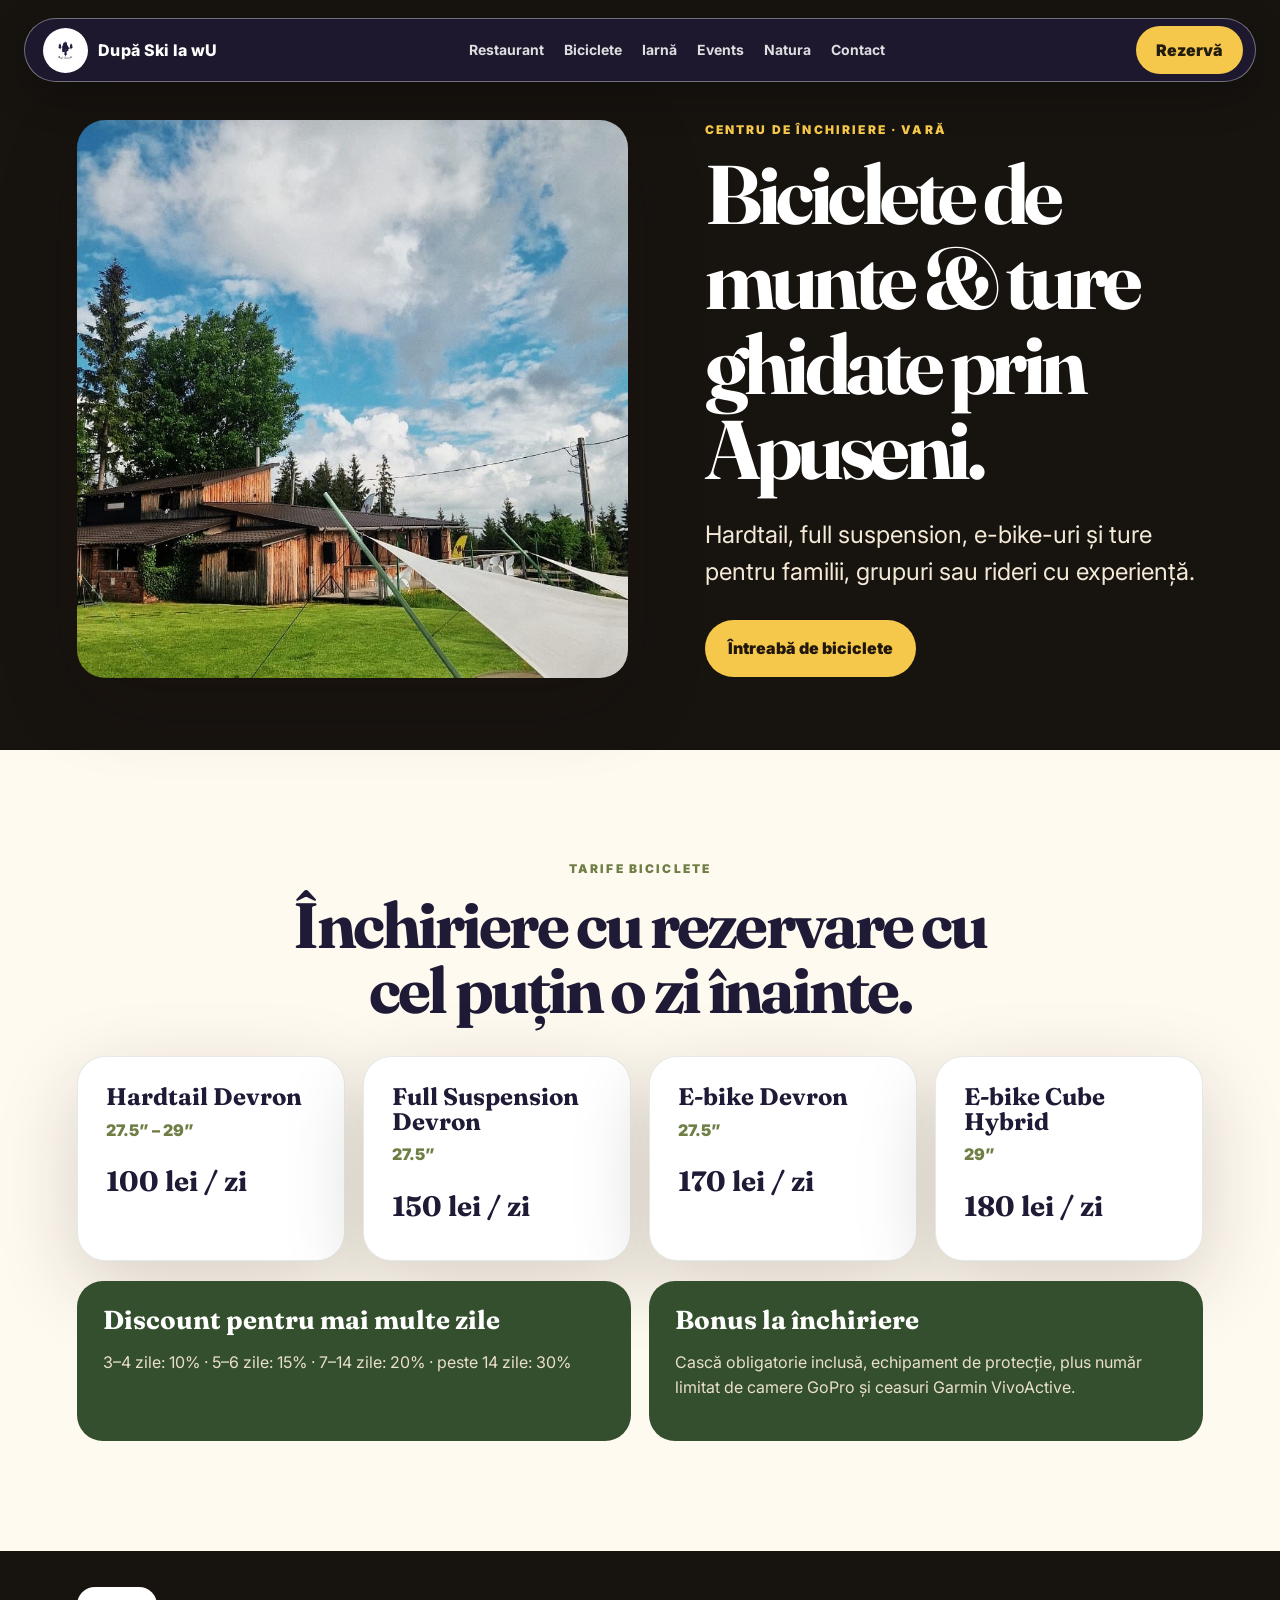
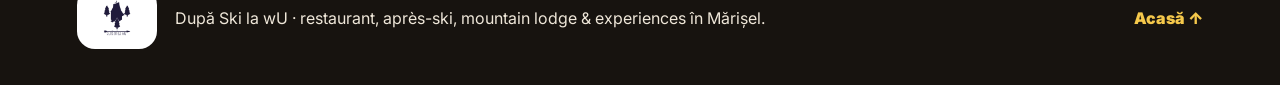
==== biciclete.html @ 4448019d "Convert homepage to service hub with separate pages" ====
<!doctype html>
<html lang="ro">
<head>
  <meta charset="utf-8" />
  <meta name="viewport" content="width=device-width, initial-scale=1" />
  <title>Biciclete de munte & E-bike | După Ski la wU</title>
  <meta name="description" content="Închirieri biciclete de munte, e-bike-uri și ture ghidate în Apuseni." />
  <link rel="preconnect" href="https://fonts.googleapis.com">
  <link rel="preconnect" href="https://fonts.gstatic.com" crossorigin>
  <link href="https://fonts.googleapis.com/css2?family=Fraunces:opsz,wght@9..144,500;9..144,700&family=Inter:wght@400;500;600;700;800&display=swap" rel="stylesheet">
  <link rel="stylesheet" href="styles.css" />
</head>
<body>
  <header class="site-header" id="top">
    <a class="brand" href="index.html" aria-label="După Ski la wU - acasă">
      <img src="assets/logo.png" alt="Logo După Ski la wU" />
      <span>După Ski la wU</span>
    </a>
    <nav class="nav" aria-label="Navigație principală">
      <a href="restaurant.html">Restaurant</a>
      <a href="biciclete.html">Biciclete</a>
      <a href="iarna.html">Iarnă</a>
      <a href="events.html">Events</a>
      <a href="natura.html">Natura</a>
      <a href="contact.html">Contact</a>
    </nav>
    <a class="nav-cta" href="tel:+40756038663">Rezervă</a>
  </header>

  <main>
    <section class="page-hero"><img src="assets/photo-08.jpg" alt="Cabana DSLW și zona verde" /><div><p class="eyebrow">Centru de închiriere · vară</p><h1>Biciclete de munte & ture ghidate prin Apuseni.</h1><p class="lead">Hardtail, full suspension, e-bike-uri și ture pentru familii, grupuri sau rideri cu experiență.</p><a class="btn primary" href="tel:+40756038663">Întreabă de biciclete</a></div></section>
    <section class="pricing section"><div class="section-heading centered narrow"><p class="eyebrow dark">Tarife biciclete</p><h2>Închiriere cu rezervare cu cel puțin o zi înainte.</h2></div><div class="price-grid"><article><h3>Hardtail Devron</h3><p class="spec">27.5” – 29”</p><strong>100 lei / zi</strong></article><article><h3>Full Suspension Devron</h3><p class="spec">27.5”</p><strong>150 lei / zi</strong></article><article><h3>E-bike Devron</h3><p class="spec">27.5”</p><strong>170 lei / zi</strong></article><article><h3>E-bike Cube Hybrid</h3><p class="spec">29”</p><strong>180 lei / zi</strong></article></div><div class="discount-panel"><div><h3>Discount pentru mai multe zile</h3><p>3–4 zile: 10% · 5–6 zile: 15% · 7–14 zile: 20% · peste 14 zile: 30%</p></div><div><h3>Bonus la închiriere</h3><p>Cască obligatorie inclusă, echipament de protecție, plus număr limitat de camere GoPro și ceasuri Garmin VivoActive.</p></div></div></section>
  </main>

  <footer class="footer"><div><img src="assets/logo.png" alt="Logo După Ski la wU" /><p>După Ski la wU · restaurant, après-ski, mountain lodge & experiences în Mărișel.</p></div><a href="index.html">Acasă ↑</a></footer>
</body>
</html>
---- styles.css ----
:root{
  --ink:#1f1a35;
  --muted:#706859;
  --cream:#f7efe1;
  --cream-2:#fffaf0;
  --green:#344f2d;
  --moss:#6f7e45;
  --yellow:#f5c84b;
  --wood:#8a5534;
  --charcoal:#17130f;
  --white:#fff;
  --radius:28px;
  --shadow:0 24px 80px rgba(25,18,10,.18);
}
*{box-sizing:border-box}
html{scroll-behavior:smooth}
body{margin:0;background:var(--cream);color:var(--ink);font-family:Inter,system-ui,-apple-system,Segoe UI,sans-serif;line-height:1.55}
a{color:inherit;text-decoration:none}
img{display:block;max-width:100%;height:auto}
.site-header{position:fixed;inset:18px 24px auto;z-index:20;height:64px;display:flex;align-items:center;justify-content:space-between;gap:18px;padding:10px 12px 10px 18px;border:1px solid rgba(255,255,255,.38);border-radius:999px;background:rgba(31,26,53,.82);-webkit-backdrop-filter:blur(14px);backdrop-filter:blur(14px);color:white;box-shadow:0 12px 40px rgba(0,0,0,.22);overflow:hidden}
.brand{display:flex;align-items:center;gap:10px;font-weight:800;letter-spacing:.02em}.brand img{width:45px;height:45px;object-fit:contain;background:#fff;border-radius:50%;padding:5px}.brand span{white-space:nowrap}.nav{display:flex;gap:20px;font-size:14px;font-weight:700}.nav a{opacity:.86}.nav a:hover{opacity:1;color:var(--yellow)}.nav-cta{padding:12px 20px;border-radius:999px;background:var(--yellow);color:#221b10;font-weight:900}
.hero{position:relative;min-height:100svh;display:grid;place-items:center;overflow:hidden;background:#111;color:white}.hero-media,.hero-media img,.hero-overlay{position:absolute;inset:0}.hero-media img{width:100%;height:100%;object-fit:cover}.hero-overlay{background:linear-gradient(90deg,rgba(15,12,8,.84),rgba(15,12,8,.44) 48%,rgba(15,12,8,.12)),linear-gradient(0deg,rgba(15,12,8,.72),transparent 40%)}.hero-content{position:relative;z-index:2;width:min(1120px,calc(100% - 42px));padding-top:80px}.eyebrow{text-transform:uppercase;letter-spacing:.18em;font-size:12px;font-weight:900;color:var(--yellow);margin:0 0 13px}.eyebrow.dark{color:var(--moss)}h1,h2,h3{font-family:Fraunces,Georgia,serif;line-height:1.02;margin:0}h1{font-size:clamp(54px,10vw,132px);max-width:900px;letter-spacing:-.06em}h2{font-size:clamp(34px,5vw,68px);letter-spacing:-.045em}h3{font-size:26px}.lead{max-width:650px;font-size:clamp(18px,2vw,24px);margin:24px 0 32px;color:#f5ead7}.btn{display:inline-flex;align-items:center;justify-content:center;border-radius:999px;padding:15px 22px;font-weight:900;border:1px solid transparent}.btn.primary{background:var(--yellow);color:#21170c}.btn.secondary{border-color:rgba(255,255,255,.55);color:#fff}.btn.secondary.dark{border-color:rgba(31,26,53,.22);color:var(--ink)}.hero-actions{display:flex;gap:14px;flex-wrap:wrap}.hero-card{position:absolute;right:42px;bottom:38px;z-index:3;width:310px;padding:22px;border-radius:24px;background:rgba(255,250,240,.9);color:var(--ink);box-shadow:var(--shadow);backdrop-filter:blur(14px)}.hero-card span,.hero-card small{display:block;color:var(--muted)}.hero-card strong{display:block;font-size:28px;margin:6px 0;font-family:Fraunces,Georgia,serif}
.section{padding:110px min(6vw,86px)}.intro,.terrace,.events,.location{display:grid;grid-template-columns:1fr 1.05fr;gap:min(7vw,90px);align-items:center}.section-copy p{font-size:18px;color:var(--muted);max-width:680px}.intro-grid{display:grid;grid-template-columns:1fr 1fr;gap:16px}.intro-grid img,.events-media img,.photo-stack img,.mini-gallery img,.masonry img,.menu-cards img,.map-notes img{width:100%;height:100%;object-fit:cover;border-radius:var(--radius);box-shadow:var(--shadow)}.intro-grid .tall{grid-row:span 2}.intro-grid img{min-height:260px}.intro-grid .tall{min-height:560px}.menu-band{padding:100px min(6vw,86px);background:var(--green);color:white}.menu-band>div:first-child{display:flex;align-items:end;justify-content:space-between;gap:30px;margin-bottom:30px}.menu-band h2{max-width:820px}.menu-cards{display:grid;grid-template-columns:repeat(3,1fr);gap:22px}.menu-cards article{padding:12px 12px 24px;border-radius:34px;background:rgba(255,255,255,.09);border:1px solid rgba(255,255,255,.18)}.menu-cards img{height:420px}.menu-cards h3,.menu-cards p{padding:0 12px}.menu-cards p{color:#eadfcb}.photo-stack{display:grid;grid-template-columns:.9fr 1fr;gap:18px}.photo-stack img:first-child{height:650px}.photo-stack img:last-child{height:520px;margin-top:90px}.mini-gallery{display:grid;grid-template-columns:repeat(3,1fr);gap:12px;margin-top:28px}.mini-gallery img{height:190px}.dark-section{background:var(--charcoal);color:white}.centered{text-align:center;margin:0 auto 38px;max-width:900px}.section-heading p:not(.eyebrow){color:#d6c8b1}.experience-grid{display:grid;grid-template-columns:repeat(4,1fr);gap:18px}.experience-grid.large{grid-template-columns:repeat(4,1fr)}.experience-grid article{padding:28px;border-radius:28px;background:linear-gradient(180deg,rgba(255,255,255,.1),rgba(255,255,255,.04));border:1px solid rgba(255,255,255,.12)}.experience-grid span{display:inline-flex;width:42px;height:42px;align-items:center;justify-content:center;border-radius:50%;background:var(--yellow);color:#17130f;font-weight:900;margin-bottom:40px}.experience-grid p{color:#d6c8b1}.pricing{background:#fffaf0}.narrow{max-width:980px}.price-grid{display:grid;grid-template-columns:repeat(4,1fr);gap:18px;margin-top:34px}.price-grid article{padding:28px;border-radius:28px;background:white;box-shadow:var(--shadow);border:1px solid rgba(52,79,45,.12)}.price-grid h3{font-size:24px}.price-grid .spec{color:var(--moss);font-weight:900;margin:8px 0}.price-grid strong{display:block;font-size:28px;font-family:Fraunces,Georgia,serif;margin:18px 0 4px}.price-grid small{color:var(--muted);font-weight:700}.discount-panel{display:grid;grid-template-columns:1fr 1fr;gap:18px;margin-top:20px}.discount-panel>div{padding:26px;border-radius:26px;background:#344f2d;color:white}.discount-panel p{color:#eadfcb}.split-feature{display:grid;grid-template-columns:1fr 1fr;gap:min(7vw,90px);align-items:center;background:#f7efe1}.feature-photo img{width:100%;height:640px;object-fit:cover;border-radius:34px;box-shadow:var(--shadow)}.winter-grid{display:grid;grid-template-columns:repeat(3,1fr);gap:20px}.winter-grid article{padding:30px;border-radius:30px;background:rgba(255,255,255,.08);border:1px solid rgba(255,255,255,.14)}.winter-grid ul{padding-left:20px;color:#e8dcca}.winter-grid p{color:#e8dcca}.impact{display:grid;grid-template-columns:1.1fr .9fr;gap:22px;background:linear-gradient(135deg,#eef0d6,#fff8e9)}.impact-card,.craft-card{padding:42px;border-radius:34px;background:white;box-shadow:var(--shadow)}.impact-card p,.craft-card p{color:var(--muted);font-size:18px}.check-list{list-style:none;margin:28px 0 0;padding:0;display:grid;gap:12px}.check-list li{padding:15px 18px;border-radius:18px;background:#fff8e9;color:#4c4031;font-weight:700}.check-list li:before{content:'↟';color:var(--moss);font-weight:900;margin-right:10px}.events-media{display:grid;grid-template-columns:1fr 1fr;gap:16px}.events-media img:first-child{grid-column:span 2;height:360px}.events-media img{height:300px}.gallery{background:var(--cream-2)}.section-heading{margin-bottom:34px}.masonry{columns:4 220px;column-gap:16px}.masonry img{break-inside:avoid;margin:0 0 16px;border-radius:24px}.location{background:linear-gradient(135deg,#fdf7eb,#efe0c6)}.contact-card{padding:44px;border-radius:34px;background:white;box-shadow:var(--shadow)}.contact-lines{display:grid;gap:10px;margin:26px 0}.contact-lines a,.contact-lines span{font-size:20px;font-weight:800}.contact-actions{display:flex;gap:12px;flex-wrap:wrap}.map-box{display:grid;gap:14px}.map-box iframe{width:100%;height:470px;border:0;border-radius:34px;box-shadow:var(--shadow);filter:saturate(.88) contrast(.96)}.map-box p{margin:0;color:var(--muted);font-size:14px}.footer{display:flex;justify-content:space-between;align-items:center;gap:30px;padding:36px min(6vw,86px);background:#17130f;color:#efe7d9}.footer img{width:80px;background:white;border-radius:18px;padding:8px}.footer>div{display:flex;align-items:center;gap:18px}.footer a{font-weight:900;color:var(--yellow)}
@media (max-width:980px){.nav{display:none}.site-header{position:fixed;top:0;left:0;right:0;inset:auto;width:100%;height:64px;border-radius:0 0 14px 14px;border-left:0;border-right:0;border-top:0;padding:0 16px;background:rgba(31,26,53,.94);-webkit-backdrop-filter:none;backdrop-filter:none}.brand img{width:38px;height:38px}section[id]{scroll-margin-top:72px}.hero-card{position:relative;right:auto;bottom:auto;margin:24px auto 0;width:min(92%,360px)}.hero{padding-bottom:34px}.intro,.terrace,.events,.location,.split-feature,.impact{grid-template-columns:1fr}.menu-cards,.experience-grid,.experience-grid.large,.price-grid,.winter-grid{grid-template-columns:1fr 1fr}.discount-panel{grid-template-columns:1fr}.photo-stack img:first-child,.photo-stack img:last-child{height:420px;margin-top:0}.section{padding:78px 20px}.menu-band{padding:78px 20px}.feature-photo img{height:420px}}
@media (max-width:620px){.site-header{height:60px;padding:0 14px;border-radius:0 0 12px 12px}.brand span{display:none}.brand img{width:36px;height:36px}.nav-cta{padding:10px 16px}.hero-content{width:calc(100% - 28px)}.lead{font-size:17px}.menu-cards,.experience-grid,.experience-grid.large,.price-grid,.winter-grid,.impact{grid-template-columns:1fr}.menu-cards img{height:360px}.intro-grid,.events-media{grid-template-columns:1fr}.intro-grid .tall,.intro-grid img,.events-media img:first-child,.events-media img{grid-column:auto;grid-row:auto;min-height:0;height:360px}.photo-stack{grid-template-columns:1fr}.mini-gallery{grid-template-columns:1fr 1fr}.masonry{columns:1}.contact-card,.impact-card,.craft-card{padding:28px}.footer,.footer>div{align-items:flex-start;flex-direction:column}}


/* Multi-page service layout */
.home-hero{min-height:76svh}
.compact-hero{padding-top:96px}
.service-hub{background:var(--cream-2)}
.narrow{max-width:760px}
.service-buttons-grid{display:grid;grid-template-columns:repeat(3,1fr);gap:22px;max-width:1180px;margin:0 auto}
.service-button-card{display:flex;min-height:430px;flex-direction:column;justify-content:flex-end;position:relative;overflow:hidden;border-radius:34px;color:white;box-shadow:var(--shadow);background:#111;isolation:isolate;transform:translateY(0);transition:transform .2s ease, box-shadow .2s ease}
.service-button-card:hover{transform:translateY(-5px);box-shadow:0 30px 90px rgba(25,18,10,.26)}
.service-button-card img{position:absolute;inset:0;width:100%;height:100%;object-fit:cover;z-index:-2;transition:transform .35s ease}
.service-button-card:hover img{transform:scale(1.04)}
.service-button-card:after{content:"";position:absolute;inset:0;background:linear-gradient(180deg,rgba(0,0,0,.04),rgba(0,0,0,.78));z-index:-1}
.service-button-card span{display:block;padding:0 24px 8px;font-family:Fraunces,Georgia,serif;font-size:30px;font-weight:700;line-height:1.05}
.service-button-card small{display:block;padding:0 24px 28px;color:#f6ead5;font-weight:700;font-size:15px}
.page-hero{min-height:72svh;display:grid;grid-template-columns:1.05fr .95fr;align-items:center;gap:min(6vw,78px);padding:120px min(6vw,86px) 72px;background:var(--charcoal);color:white}
.page-hero>img{width:100%;height:min(62svh,640px);object-fit:cover;border-radius:var(--radius);box-shadow:var(--shadow)}
.page-hero h1{font-size:clamp(44px,6.5vw,94px);letter-spacing:-.055em;margin-bottom:24px}
.page-hero .lead{color:#f5ead7;margin-bottom:30px}
.page-band{padding-top:82px;padding-bottom:92px}
body:not(.home) .footer a{color:var(--yellow)}
@media (max-width:980px){.service-buttons-grid{grid-template-columns:1fr 1fr}.service-button-card{min-height:360px}.page-hero{grid-template-columns:1fr;padding:96px 20px 56px}.page-hero>img{height:420px;order:2}.page-hero>div{order:1}}
@media (max-width:620px){.service-buttons-grid{grid-template-columns:1fr}.service-button-card{min-height:320px}.page-hero{padding-top:88px}.page-hero>img{height:340px}.service-button-card span{font-size:27px}}
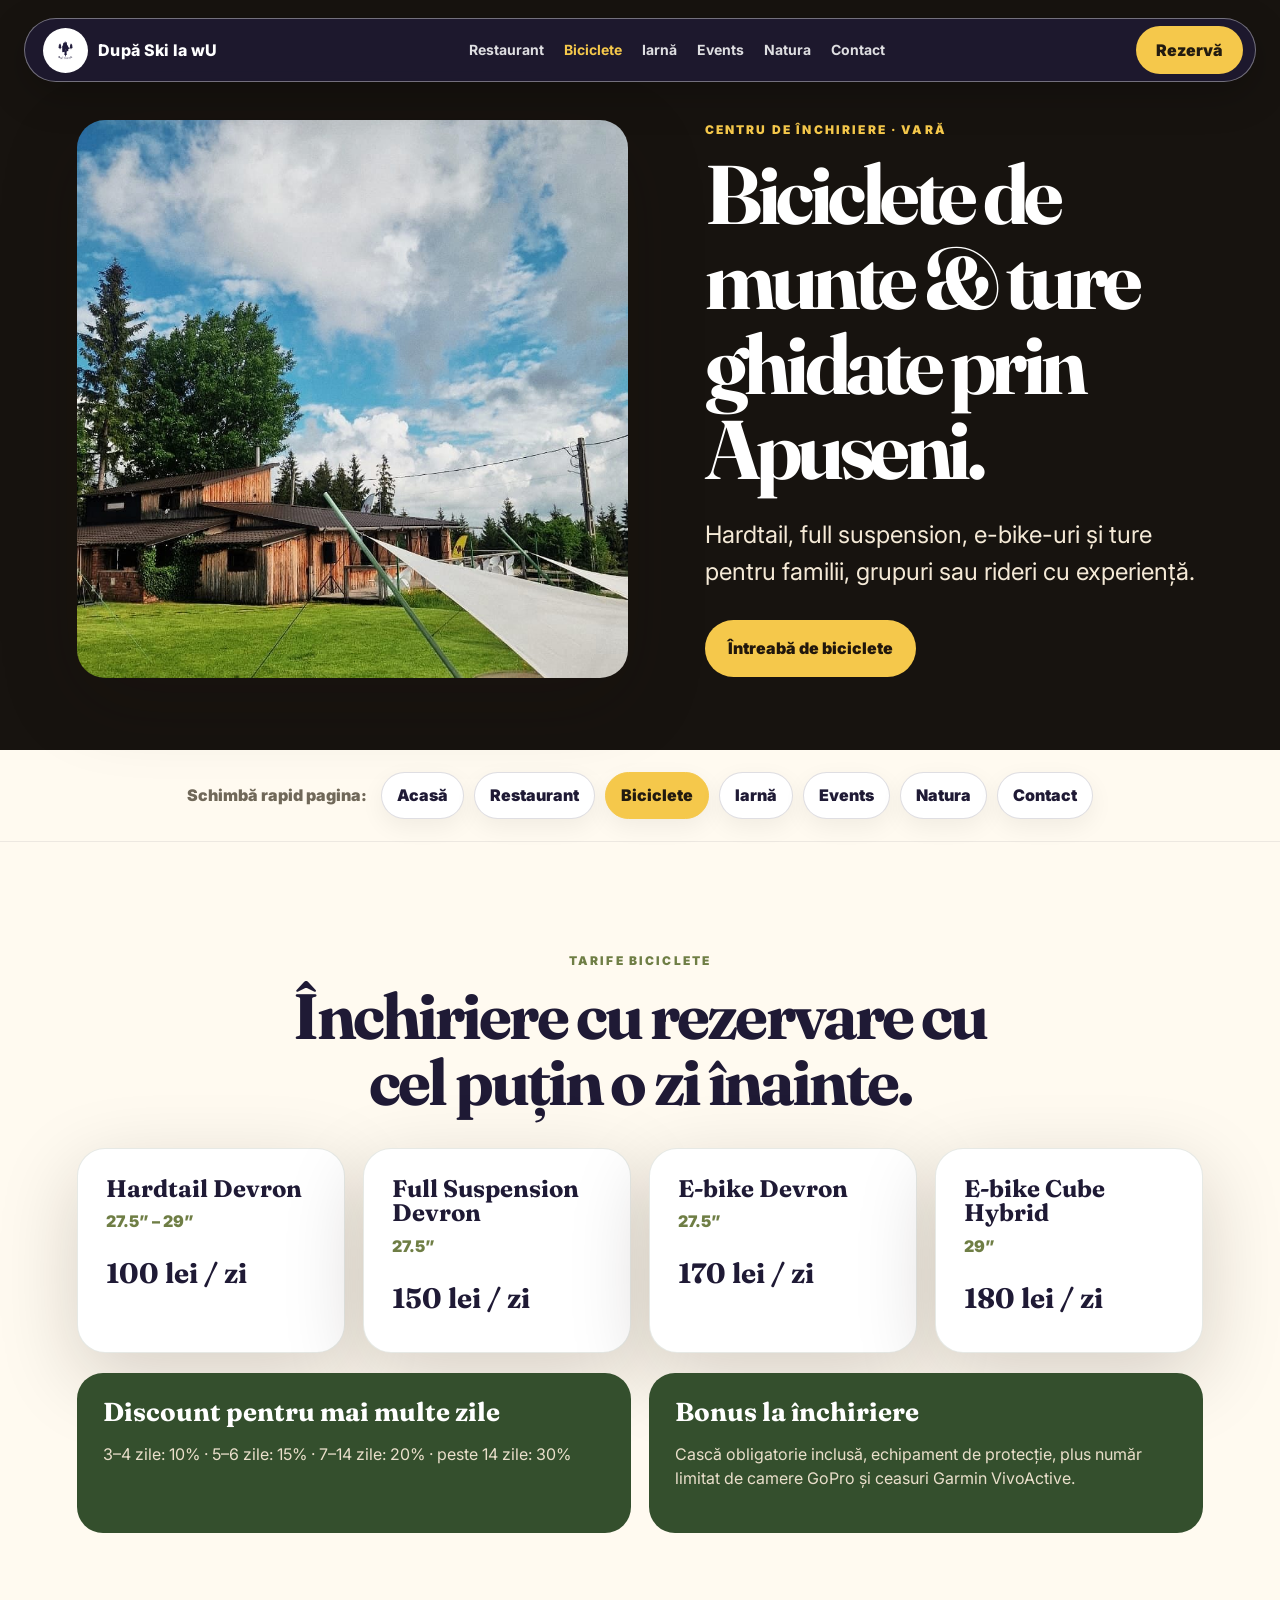
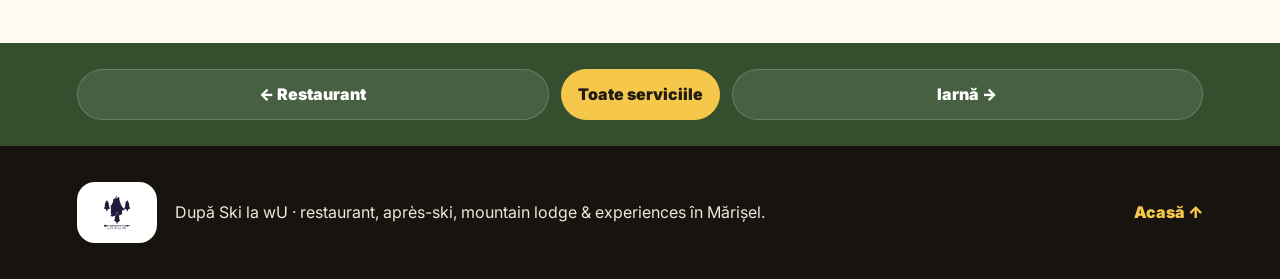
==== commit c44a9068: "Improve navigation between service pages" ====
--- a/biciclete.html
+++ b/biciclete.html
@@ -18,18 +18,47 @@
     </a>
     <nav class="nav" aria-label="Navigație principală">
       <a href="restaurant.html">Restaurant</a>
-      <a href="biciclete.html">Biciclete</a>
+      <a href="biciclete.html" class="active" aria-current="page">Biciclete</a>
       <a href="iarna.html">Iarnă</a>
       <a href="events.html">Events</a>
       <a href="natura.html">Natura</a>
       <a href="contact.html">Contact</a>
     </nav>
+    <details class="mobile-menu">
+      <summary>Pagini</summary>
+      <div class="mobile-menu-panel">
+        <a href="index.html">Acasă</a>
+        <a href="restaurant.html">Restaurant</a>
+        <a href="biciclete.html" class="active" aria-current="page">Biciclete</a>
+        <a href="iarna.html">Iarnă</a>
+        <a href="events.html">Events</a>
+        <a href="natura.html">Natura</a>
+        <a href="contact.html">Contact</a>
+      </div>
+    </details>
     <a class="nav-cta" href="tel:+40756038663">Rezervă</a>
   </header>
 
   <main>
     <section class="page-hero"><img src="assets/photo-08.jpg" alt="Cabana DSLW și zona verde" /><div><p class="eyebrow">Centru de închiriere · vară</p><h1>Biciclete de munte & ture ghidate prin Apuseni.</h1><p class="lead">Hardtail, full suspension, e-bike-uri și ture pentru familii, grupuri sau rideri cu experiență.</p><a class="btn primary" href="tel:+40756038663">Întreabă de biciclete</a></div></section>
+    <section class="page-switcher" aria-label="Schimbă pagina">
+      <span>Schimbă rapid pagina:</span>
+      <a class="page-chip" href="index.html">Acasă</a>
+      <a class="page-chip" href="restaurant.html">Restaurant</a>
+      <a class="page-chip active" aria-current="page" href="biciclete.html">Biciclete</a>
+      <a class="page-chip" href="iarna.html">Iarnă</a>
+      <a class="page-chip" href="events.html">Events</a>
+      <a class="page-chip" href="natura.html">Natura</a>
+      <a class="page-chip" href="contact.html">Contact</a>
+    </section>
+
     <section class="pricing section"><div class="section-heading centered narrow"><p class="eyebrow dark">Tarife biciclete</p><h2>Închiriere cu rezervare cu cel puțin o zi înainte.</h2></div><div class="price-grid"><article><h3>Hardtail Devron</h3><p class="spec">27.5” – 29”</p><strong>100 lei / zi</strong></article><article><h3>Full Suspension Devron</h3><p class="spec">27.5”</p><strong>150 lei / zi</strong></article><article><h3>E-bike Devron</h3><p class="spec">27.5”</p><strong>170 lei / zi</strong></article><article><h3>E-bike Cube Hybrid</h3><p class="spec">29”</p><strong>180 lei / zi</strong></article></div><div class="discount-panel"><div><h3>Discount pentru mai multe zile</h3><p>3–4 zile: 10% · 5–6 zile: 15% · 7–14 zile: 20% · peste 14 zile: 30%</p></div><div><h3>Bonus la închiriere</h3><p>Cască obligatorie inclusă, echipament de protecție, plus număr limitat de camere GoPro și ceasuri Garmin VivoActive.</p></div></div></section>
+    <section class="bottom-page-nav" aria-label="Navigare între pagini">
+      <a href="restaurant.html">← Restaurant</a>
+      <a href="index.html">Toate serviciile</a>
+      <a href="iarna.html">Iarnă →</a>
+    </section>
+
   </main>
 
   <footer class="footer"><div><img src="assets/logo.png" alt="Logo După Ski la wU" /><p>După Ski la wU · restaurant, après-ski, mountain lodge & experiences în Mărișel.</p></div><a href="index.html">Acasă ↑</a></footer>
--- a/styles.css
+++ b/styles.css
@@ -46,3 +46,22 @@
 body:not(.home) .footer a{color:var(--yellow)}
 @media (max-width:980px){.service-buttons-grid{grid-template-columns:1fr 1fr}.service-button-card{min-height:360px}.page-hero{grid-template-columns:1fr;padding:96px 20px 56px}.page-hero>img{height:420px;order:2}.page-hero>div{order:1}}
 @media (max-width:620px){.service-buttons-grid{grid-template-columns:1fr}.service-button-card{min-height:320px}.page-hero{padding-top:88px}.page-hero>img{height:340px}.service-button-card span{font-size:27px}}
+
+
+/* Easier navigation between pages */
+.nav a.active{color:var(--yellow);opacity:1}
+.mobile-menu{display:none;position:relative;color:white;font-weight:900}
+.mobile-menu summary{list-style:none;cursor:pointer;border:1px solid rgba(255,255,255,.35);border-radius:999px;padding:10px 15px;background:rgba(255,255,255,.08)}
+.mobile-menu summary::-webkit-details-marker{display:none}
+.mobile-menu-panel{position:fixed;top:70px;left:14px;right:14px;display:grid;grid-template-columns:1fr 1fr;gap:10px;padding:14px;border-radius:22px;background:rgba(31,26,53,.98);box-shadow:0 20px 70px rgba(0,0,0,.32);border:1px solid rgba(255,255,255,.14)}
+.mobile-menu-panel a{padding:14px 15px;border-radius:16px;background:rgba(255,255,255,.08);font-weight:900}
+.mobile-menu-panel a.active{background:var(--yellow);color:#221b10}
+.page-switcher{display:flex;align-items:center;justify-content:center;gap:10px;flex-wrap:wrap;padding:22px min(6vw,86px);background:var(--cream-2);border-bottom:1px solid rgba(31,26,53,.08)}
+.page-switcher span{font-weight:900;color:var(--muted);margin-right:4px}
+.page-chip{display:inline-flex;align-items:center;justify-content:center;padding:10px 15px;border-radius:999px;background:#fff;border:1px solid rgba(31,26,53,.14);box-shadow:0 8px 24px rgba(25,18,10,.06);font-weight:900;color:var(--ink)}
+.page-chip:hover,.page-chip.active{background:var(--yellow);border-color:var(--yellow);color:#221b10}
+.bottom-page-nav{display:grid;grid-template-columns:1fr auto 1fr;gap:12px;align-items:center;padding:26px min(6vw,86px);background:var(--green);color:white}
+.bottom-page-nav a{display:flex;align-items:center;justify-content:center;min-height:48px;padding:12px 16px;border-radius:999px;background:rgba(255,255,255,.1);border:1px solid rgba(255,255,255,.18);font-weight:900;text-align:center}
+.bottom-page-nav a:nth-child(2){background:var(--yellow);color:#221b10;border-color:var(--yellow)}
+@media (max-width:980px){.mobile-menu{display:block}.nav-cta{display:none}.mobile-menu-panel{top:66px}.page-switcher{justify-content:flex-start;overflow-x:auto;flex-wrap:nowrap;padding:14px 16px;position:sticky;top:64px;z-index:12}.page-switcher span{display:none}.page-chip{white-space:nowrap}.bottom-page-nav{grid-template-columns:1fr;padding:18px 16px}.bottom-page-nav a{justify-content:center}.site-header{overflow:visible}}
+@media (max-width:620px){.mobile-menu summary{padding:9px 13px}.mobile-menu-panel{top:62px;grid-template-columns:1fr}.page-switcher{top:60px}}
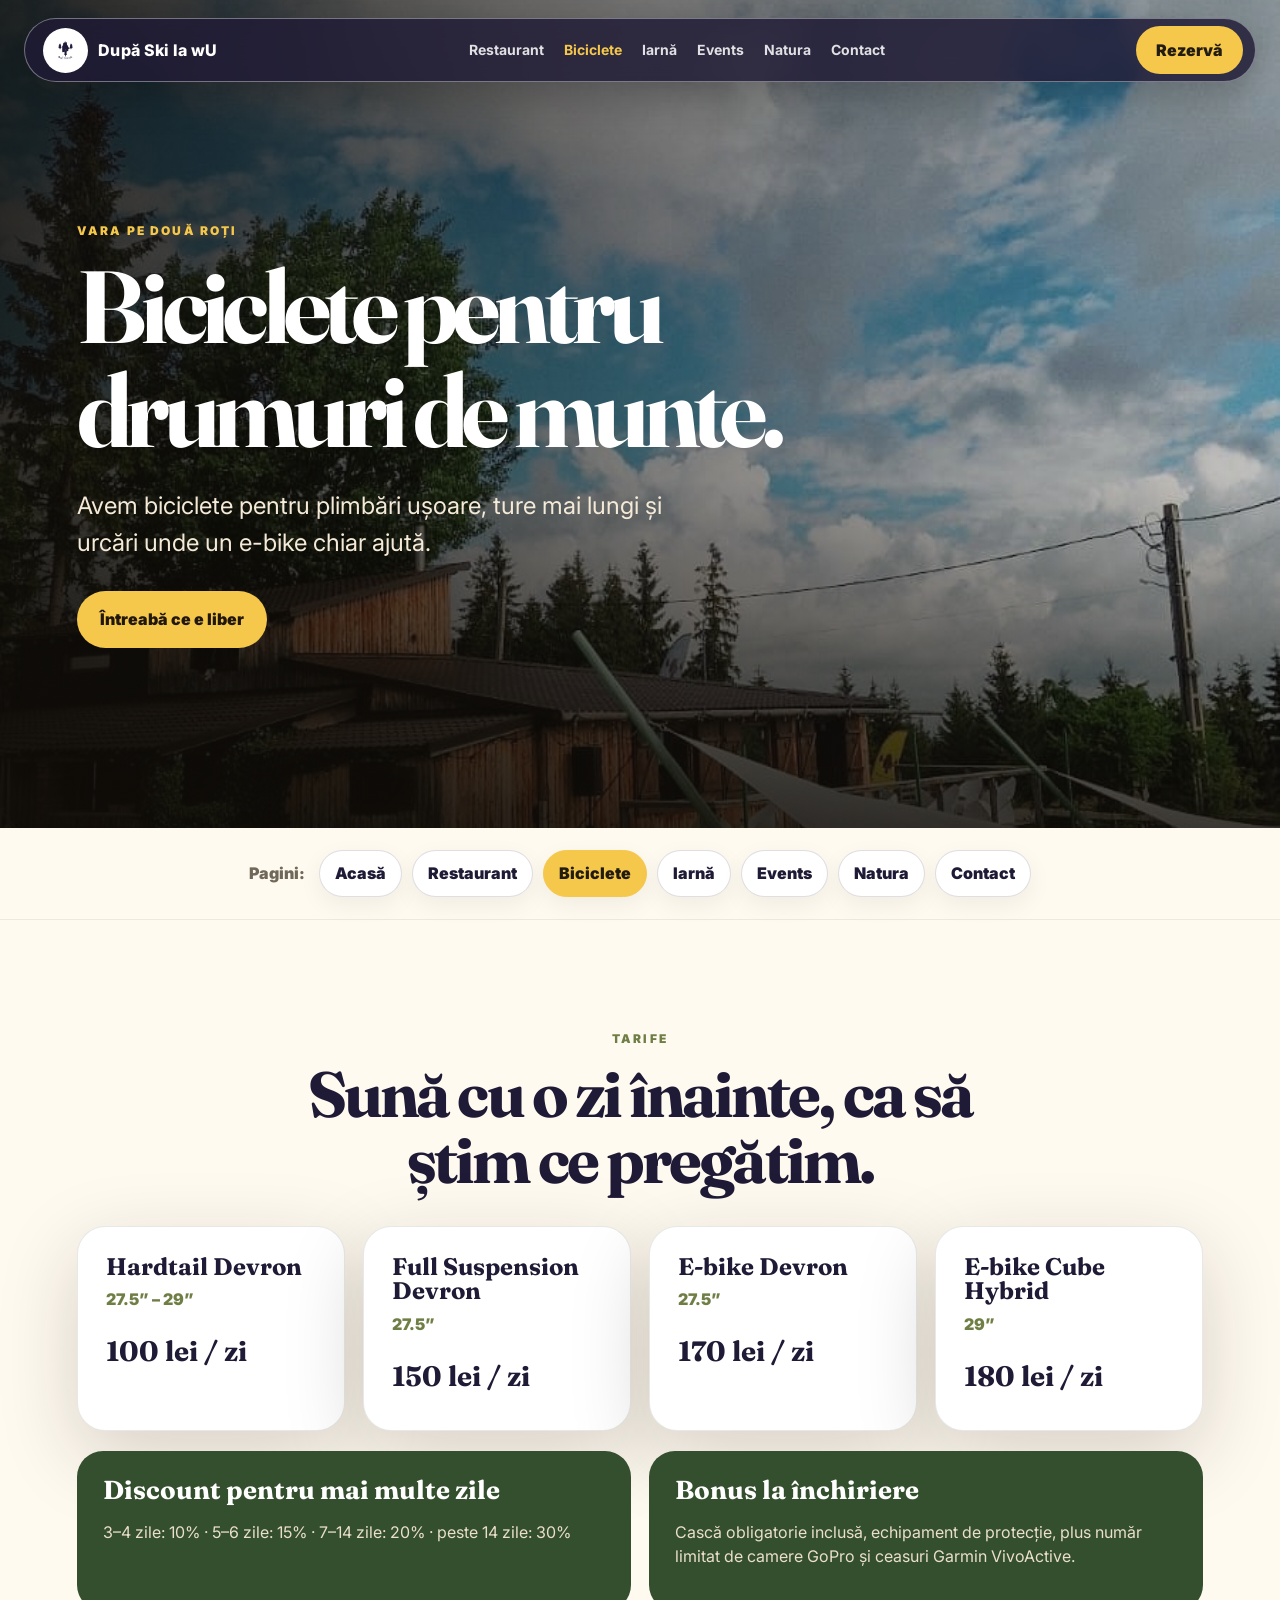
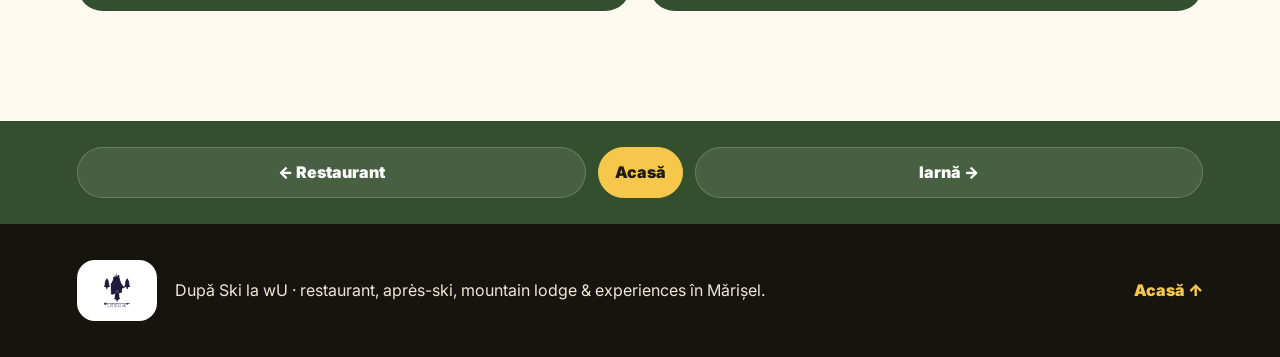
==== commit f4b2009b: "Humanize public copy and simplify mobile navigation" ====
--- a/biciclete.html
+++ b/biciclete.html
@@ -40,9 +40,9 @@
   </header>
 
   <main>
-    <section class="page-hero"><img src="assets/photo-08.jpg" alt="Cabana DSLW și zona verde" /><div><p class="eyebrow">Centru de închiriere · vară</p><h1>Biciclete de munte & ture ghidate prin Apuseni.</h1><p class="lead">Hardtail, full suspension, e-bike-uri și ture pentru familii, grupuri sau rideri cu experiență.</p><a class="btn primary" href="tel:+40756038663">Întreabă de biciclete</a></div></section>
+    <section class="page-hero"><img src="assets/photo-08.jpg" alt="Cabana DSLW și zona verde" /><div><p class="eyebrow">Vara pe două roți</p><h1>Biciclete pentru drumuri de munte.</h1><p class="lead">Avem biciclete pentru plimbări ușoare, ture mai lungi și urcări unde un e-bike chiar ajută.</p><a class="btn primary" href="tel:+40756038663">Întreabă ce e liber</a></div></section>
     <section class="page-switcher" aria-label="Schimbă pagina">
-      <span>Schimbă rapid pagina:</span>
+      <span>Pagini:</span>
       <a class="page-chip" href="index.html">Acasă</a>
       <a class="page-chip" href="restaurant.html">Restaurant</a>
       <a class="page-chip active" aria-current="page" href="biciclete.html">Biciclete</a>
@@ -52,10 +52,10 @@
       <a class="page-chip" href="contact.html">Contact</a>
     </section>
 
-    <section class="pricing section"><div class="section-heading centered narrow"><p class="eyebrow dark">Tarife biciclete</p><h2>Închiriere cu rezervare cu cel puțin o zi înainte.</h2></div><div class="price-grid"><article><h3>Hardtail Devron</h3><p class="spec">27.5” – 29”</p><strong>100 lei / zi</strong></article><article><h3>Full Suspension Devron</h3><p class="spec">27.5”</p><strong>150 lei / zi</strong></article><article><h3>E-bike Devron</h3><p class="spec">27.5”</p><strong>170 lei / zi</strong></article><article><h3>E-bike Cube Hybrid</h3><p class="spec">29”</p><strong>180 lei / zi</strong></article></div><div class="discount-panel"><div><h3>Discount pentru mai multe zile</h3><p>3–4 zile: 10% · 5–6 zile: 15% · 7–14 zile: 20% · peste 14 zile: 30%</p></div><div><h3>Bonus la închiriere</h3><p>Cască obligatorie inclusă, echipament de protecție, plus număr limitat de camere GoPro și ceasuri Garmin VivoActive.</p></div></div></section>
+    <section class="pricing section"><div class="section-heading centered narrow"><p class="eyebrow dark">Tarife</p><h2>Sună cu o zi înainte, ca să știm ce pregătim.</h2></div><div class="price-grid"><article><h3>Hardtail Devron</h3><p class="spec">27.5” – 29”</p><strong>100 lei / zi</strong></article><article><h3>Full Suspension Devron</h3><p class="spec">27.5”</p><strong>150 lei / zi</strong></article><article><h3>E-bike Devron</h3><p class="spec">27.5”</p><strong>170 lei / zi</strong></article><article><h3>E-bike Cube Hybrid</h3><p class="spec">29”</p><strong>180 lei / zi</strong></article></div><div class="discount-panel"><div><h3>Discount pentru mai multe zile</h3><p>3–4 zile: 10% · 5–6 zile: 15% · 7–14 zile: 20% · peste 14 zile: 30%</p></div><div><h3>Bonus la închiriere</h3><p>Cască obligatorie inclusă, echipament de protecție, plus număr limitat de camere GoPro și ceasuri Garmin VivoActive.</p></div></div></section>
     <section class="bottom-page-nav" aria-label="Navigare între pagini">
       <a href="restaurant.html">← Restaurant</a>
-      <a href="index.html">Toate serviciile</a>
+      <a href="index.html">Acasă</a>
       <a href="iarna.html">Iarnă →</a>
     </section>
 
--- a/styles.css
+++ b/styles.css
@@ -20,7 +20,7 @@
 .site-header{position:fixed;inset:18px 24px auto;z-index:20;height:64px;display:flex;align-items:center;justify-content:space-between;gap:18px;padding:10px 12px 10px 18px;border:1px solid rgba(255,255,255,.38);border-radius:999px;background:rgba(31,26,53,.82);-webkit-backdrop-filter:blur(14px);backdrop-filter:blur(14px);color:white;box-shadow:0 12px 40px rgba(0,0,0,.22);overflow:hidden}
 .brand{display:flex;align-items:center;gap:10px;font-weight:800;letter-spacing:.02em}.brand img{width:45px;height:45px;object-fit:contain;background:#fff;border-radius:50%;padding:5px}.brand span{white-space:nowrap}.nav{display:flex;gap:20px;font-size:14px;font-weight:700}.nav a{opacity:.86}.nav a:hover{opacity:1;color:var(--yellow)}.nav-cta{padding:12px 20px;border-radius:999px;background:var(--yellow);color:#221b10;font-weight:900}
 .hero{position:relative;min-height:100svh;display:grid;place-items:center;overflow:hidden;background:#111;color:white}.hero-media,.hero-media img,.hero-overlay{position:absolute;inset:0}.hero-media img{width:100%;height:100%;object-fit:cover}.hero-overlay{background:linear-gradient(90deg,rgba(15,12,8,.84),rgba(15,12,8,.44) 48%,rgba(15,12,8,.12)),linear-gradient(0deg,rgba(15,12,8,.72),transparent 40%)}.hero-content{position:relative;z-index:2;width:min(1120px,calc(100% - 42px));padding-top:80px}.eyebrow{text-transform:uppercase;letter-spacing:.18em;font-size:12px;font-weight:900;color:var(--yellow);margin:0 0 13px}.eyebrow.dark{color:var(--moss)}h1,h2,h3{font-family:Fraunces,Georgia,serif;line-height:1.02;margin:0}h1{font-size:clamp(54px,10vw,132px);max-width:900px;letter-spacing:-.06em}h2{font-size:clamp(34px,5vw,68px);letter-spacing:-.045em}h3{font-size:26px}.lead{max-width:650px;font-size:clamp(18px,2vw,24px);margin:24px 0 32px;color:#f5ead7}.btn{display:inline-flex;align-items:center;justify-content:center;border-radius:999px;padding:15px 22px;font-weight:900;border:1px solid transparent}.btn.primary{background:var(--yellow);color:#21170c}.btn.secondary{border-color:rgba(255,255,255,.55);color:#fff}.btn.secondary.dark{border-color:rgba(31,26,53,.22);color:var(--ink)}.hero-actions{display:flex;gap:14px;flex-wrap:wrap}.hero-card{position:absolute;right:42px;bottom:38px;z-index:3;width:310px;padding:22px;border-radius:24px;background:rgba(255,250,240,.9);color:var(--ink);box-shadow:var(--shadow);backdrop-filter:blur(14px)}.hero-card span,.hero-card small{display:block;color:var(--muted)}.hero-card strong{display:block;font-size:28px;margin:6px 0;font-family:Fraunces,Georgia,serif}
-.section{padding:110px min(6vw,86px)}.intro,.terrace,.events,.location{display:grid;grid-template-columns:1fr 1.05fr;gap:min(7vw,90px);align-items:center}.section-copy p{font-size:18px;color:var(--muted);max-width:680px}.intro-grid{display:grid;grid-template-columns:1fr 1fr;gap:16px}.intro-grid img,.events-media img,.photo-stack img,.mini-gallery img,.masonry img,.menu-cards img,.map-notes img{width:100%;height:100%;object-fit:cover;border-radius:var(--radius);box-shadow:var(--shadow)}.intro-grid .tall{grid-row:span 2}.intro-grid img{min-height:260px}.intro-grid .tall{min-height:560px}.menu-band{padding:100px min(6vw,86px);background:var(--green);color:white}.menu-band>div:first-child{display:flex;align-items:end;justify-content:space-between;gap:30px;margin-bottom:30px}.menu-band h2{max-width:820px}.menu-cards{display:grid;grid-template-columns:repeat(3,1fr);gap:22px}.menu-cards article{padding:12px 12px 24px;border-radius:34px;background:rgba(255,255,255,.09);border:1px solid rgba(255,255,255,.18)}.menu-cards img{height:420px}.menu-cards h3,.menu-cards p{padding:0 12px}.menu-cards p{color:#eadfcb}.photo-stack{display:grid;grid-template-columns:.9fr 1fr;gap:18px}.photo-stack img:first-child{height:650px}.photo-stack img:last-child{height:520px;margin-top:90px}.mini-gallery{display:grid;grid-template-columns:repeat(3,1fr);gap:12px;margin-top:28px}.mini-gallery img{height:190px}.dark-section{background:var(--charcoal);color:white}.centered{text-align:center;margin:0 auto 38px;max-width:900px}.section-heading p:not(.eyebrow){color:#d6c8b1}.experience-grid{display:grid;grid-template-columns:repeat(4,1fr);gap:18px}.experience-grid.large{grid-template-columns:repeat(4,1fr)}.experience-grid article{padding:28px;border-radius:28px;background:linear-gradient(180deg,rgba(255,255,255,.1),rgba(255,255,255,.04));border:1px solid rgba(255,255,255,.12)}.experience-grid span{display:inline-flex;width:42px;height:42px;align-items:center;justify-content:center;border-radius:50%;background:var(--yellow);color:#17130f;font-weight:900;margin-bottom:40px}.experience-grid p{color:#d6c8b1}.pricing{background:#fffaf0}.narrow{max-width:980px}.price-grid{display:grid;grid-template-columns:repeat(4,1fr);gap:18px;margin-top:34px}.price-grid article{padding:28px;border-radius:28px;background:white;box-shadow:var(--shadow);border:1px solid rgba(52,79,45,.12)}.price-grid h3{font-size:24px}.price-grid .spec{color:var(--moss);font-weight:900;margin:8px 0}.price-grid strong{display:block;font-size:28px;font-family:Fraunces,Georgia,serif;margin:18px 0 4px}.price-grid small{color:var(--muted);font-weight:700}.discount-panel{display:grid;grid-template-columns:1fr 1fr;gap:18px;margin-top:20px}.discount-panel>div{padding:26px;border-radius:26px;background:#344f2d;color:white}.discount-panel p{color:#eadfcb}.split-feature{display:grid;grid-template-columns:1fr 1fr;gap:min(7vw,90px);align-items:center;background:#f7efe1}.feature-photo img{width:100%;height:640px;object-fit:cover;border-radius:34px;box-shadow:var(--shadow)}.winter-grid{display:grid;grid-template-columns:repeat(3,1fr);gap:20px}.winter-grid article{padding:30px;border-radius:30px;background:rgba(255,255,255,.08);border:1px solid rgba(255,255,255,.14)}.winter-grid ul{padding-left:20px;color:#e8dcca}.winter-grid p{color:#e8dcca}.impact{display:grid;grid-template-columns:1.1fr .9fr;gap:22px;background:linear-gradient(135deg,#eef0d6,#fff8e9)}.impact-card,.craft-card{padding:42px;border-radius:34px;background:white;box-shadow:var(--shadow)}.impact-card p,.craft-card p{color:var(--muted);font-size:18px}.check-list{list-style:none;margin:28px 0 0;padding:0;display:grid;gap:12px}.check-list li{padding:15px 18px;border-radius:18px;background:#fff8e9;color:#4c4031;font-weight:700}.check-list li:before{content:'↟';color:var(--moss);font-weight:900;margin-right:10px}.events-media{display:grid;grid-template-columns:1fr 1fr;gap:16px}.events-media img:first-child{grid-column:span 2;height:360px}.events-media img{height:300px}.gallery{background:var(--cream-2)}.section-heading{margin-bottom:34px}.masonry{columns:4 220px;column-gap:16px}.masonry img{break-inside:avoid;margin:0 0 16px;border-radius:24px}.location{background:linear-gradient(135deg,#fdf7eb,#efe0c6)}.contact-card{padding:44px;border-radius:34px;background:white;box-shadow:var(--shadow)}.contact-lines{display:grid;gap:10px;margin:26px 0}.contact-lines a,.contact-lines span{font-size:20px;font-weight:800}.contact-actions{display:flex;gap:12px;flex-wrap:wrap}.map-box{display:grid;gap:14px}.map-box iframe{width:100%;height:470px;border:0;border-radius:34px;box-shadow:var(--shadow);filter:saturate(.88) contrast(.96)}.map-box p{margin:0;color:var(--muted);font-size:14px}.footer{display:flex;justify-content:space-between;align-items:center;gap:30px;padding:36px min(6vw,86px);background:#17130f;color:#efe7d9}.footer img{width:80px;background:white;border-radius:18px;padding:8px}.footer>div{display:flex;align-items:center;gap:18px}.footer a{font-weight:900;color:var(--yellow)}
+.section{padding:110px min(6vw,86px)}.intro,.terrace,.events,.location{display:grid;grid-template-columns:1fr 1.05fr;gap:min(7vw,90px);align-items:center}.section-copy p{font-size:18px;color:var(--muted);max-width:680px}.intro-grid{display:grid;grid-template-columns:1fr 1fr;gap:16px}.intro-grid img,.events-media img,.photo-stack img,.mini-gallery img,.masonry img,.menu-cards img,.map-notes img{width:100%;height:100%;object-fit:cover;border-radius:var(--radius);box-shadow:var(--shadow)}.intro-grid .tall{grid-row:span 2}.intro-grid img{min-height:260px}.intro-grid .tall{min-height:560px}.menu-band{padding:100px min(6vw,86px);background:var(--green);color:white}.menu-band>div:first-child{display:flex;align-items:end;justify-content:space-between;gap:30px;margin-bottom:30px}.menu-band h2{max-width:820px}.menu-cards{display:grid;grid-template-columns:repeat(3,1fr);gap:22px}.menu-cards article{padding:12px 12px 24px;border-radius:34px;background:rgba(255,255,255,.09);border:1px solid rgba(255,255,255,.18)}.menu-cards img{height:420px}.menu-cards h3,.menu-cards p{padding:0 12px}.menu-cards p{color:#eadfcb}.photo-stack{display:grid;grid-template-columns:.9fr 1fr;gap:18px}.photo-stack img:first-child{height:650px}.photo-stack img:last-child{height:520px;margin-top:90px}.mini-gallery{display:grid;grid-template-columns:repeat(3,1fr);gap:12px;margin-top:28px}.mini-gallery img{height:190px}.dark-section{background:var(--charcoal);color:white}.centered{text-align:center;margin:0 auto 38px;max-width:900px}.section-heading p:not(.eyebrow){color:var(--muted)}.experience-grid{display:grid;grid-template-columns:repeat(4,1fr);gap:18px}.experience-grid.large{grid-template-columns:repeat(4,1fr)}.experience-grid article{padding:28px;border-radius:28px;background:linear-gradient(180deg,rgba(255,255,255,.1),rgba(255,255,255,.04));border:1px solid rgba(255,255,255,.12)}.experience-grid span{display:inline-flex;width:42px;height:42px;align-items:center;justify-content:center;border-radius:50%;background:var(--yellow);color:#17130f;font-weight:900;margin-bottom:40px}.experience-grid p{color:#d6c8b1}.pricing{background:#fffaf0}.narrow{max-width:980px}.price-grid{display:grid;grid-template-columns:repeat(4,1fr);gap:18px;margin-top:34px}.price-grid article{padding:28px;border-radius:28px;background:white;box-shadow:var(--shadow);border:1px solid rgba(52,79,45,.12)}.price-grid h3{font-size:24px}.price-grid .spec{color:var(--moss);font-weight:900;margin:8px 0}.price-grid strong{display:block;font-size:28px;font-family:Fraunces,Georgia,serif;margin:18px 0 4px}.price-grid small{color:var(--muted);font-weight:700}.discount-panel{display:grid;grid-template-columns:1fr 1fr;gap:18px;margin-top:20px}.discount-panel>div{padding:26px;border-radius:26px;background:#344f2d;color:white}.discount-panel p{color:#eadfcb}.split-feature{display:grid;grid-template-columns:1fr 1fr;gap:min(7vw,90px);align-items:center;background:#f7efe1}.feature-photo img{width:100%;height:640px;object-fit:cover;border-radius:34px;box-shadow:var(--shadow)}.winter-grid{display:grid;grid-template-columns:repeat(3,1fr);gap:20px}.winter-grid article{padding:30px;border-radius:30px;background:rgba(255,255,255,.08);border:1px solid rgba(255,255,255,.14)}.winter-grid ul{padding-left:20px;color:#e8dcca}.winter-grid p{color:#e8dcca}.impact{display:grid;grid-template-columns:1.1fr .9fr;gap:22px;background:linear-gradient(135deg,#eef0d6,#fff8e9)}.impact-card,.craft-card{padding:42px;border-radius:34px;background:white;box-shadow:var(--shadow)}.impact-card p,.craft-card p{color:var(--muted);font-size:18px}.check-list{list-style:none;margin:28px 0 0;padding:0;display:grid;gap:12px}.check-list li{padding:15px 18px;border-radius:18px;background:#fff8e9;color:#4c4031;font-weight:700}.check-list li:before{content:'↟';color:var(--moss);font-weight:900;margin-right:10px}.events-media{display:grid;grid-template-columns:1fr 1fr;gap:16px}.events-media img:first-child{grid-column:span 2;height:360px}.events-media img{height:300px}.gallery{background:var(--cream-2)}.section-heading{margin-bottom:34px}.masonry{columns:4 220px;column-gap:16px}.masonry img{break-inside:avoid;margin:0 0 16px;border-radius:24px}.location{background:linear-gradient(135deg,#fdf7eb,#efe0c6)}.contact-card{padding:44px;border-radius:34px;background:white;box-shadow:var(--shadow)}.contact-lines{display:grid;gap:10px;margin:26px 0}.contact-lines a,.contact-lines span{font-size:20px;font-weight:800}.contact-actions{display:flex;gap:12px;flex-wrap:wrap}.map-box{display:grid;gap:14px}.map-box iframe{width:100%;height:470px;border:0;border-radius:34px;box-shadow:var(--shadow);filter:saturate(.88) contrast(.96)}.map-box p{margin:0;color:var(--muted);font-size:14px}.footer{display:flex;justify-content:space-between;align-items:center;gap:30px;padding:36px min(6vw,86px);background:#17130f;color:#efe7d9}.footer img{width:80px;background:white;border-radius:18px;padding:8px}.footer>div{display:flex;align-items:center;gap:18px}.footer a{font-weight:900;color:var(--yellow)}
 @media (max-width:980px){.nav{display:none}.site-header{position:fixed;top:0;left:0;right:0;inset:auto;width:100%;height:64px;border-radius:0 0 14px 14px;border-left:0;border-right:0;border-top:0;padding:0 16px;background:rgba(31,26,53,.94);-webkit-backdrop-filter:none;backdrop-filter:none}.brand img{width:38px;height:38px}section[id]{scroll-margin-top:72px}.hero-card{position:relative;right:auto;bottom:auto;margin:24px auto 0;width:min(92%,360px)}.hero{padding-bottom:34px}.intro,.terrace,.events,.location,.split-feature,.impact{grid-template-columns:1fr}.menu-cards,.experience-grid,.experience-grid.large,.price-grid,.winter-grid{grid-template-columns:1fr 1fr}.discount-panel{grid-template-columns:1fr}.photo-stack img:first-child,.photo-stack img:last-child{height:420px;margin-top:0}.section{padding:78px 20px}.menu-band{padding:78px 20px}.feature-photo img{height:420px}}
 @media (max-width:620px){.site-header{height:60px;padding:0 14px;border-radius:0 0 12px 12px}.brand span{display:none}.brand img{width:36px;height:36px}.nav-cta{padding:10px 16px}.hero-content{width:calc(100% - 28px)}.lead{font-size:17px}.menu-cards,.experience-grid,.experience-grid.large,.price-grid,.winter-grid,.impact{grid-template-columns:1fr}.menu-cards img{height:360px}.intro-grid,.events-media{grid-template-columns:1fr}.intro-grid .tall,.intro-grid img,.events-media img:first-child,.events-media img{grid-column:auto;grid-row:auto;min-height:0;height:360px}.photo-stack{grid-template-columns:1fr}.mini-gallery{grid-template-columns:1fr 1fr}.masonry{columns:1}.contact-card,.impact-card,.craft-card{padding:28px}.footer,.footer>div{align-items:flex-start;flex-direction:column}}
 
@@ -38,14 +38,16 @@
 .service-button-card:after{content:"";position:absolute;inset:0;background:linear-gradient(180deg,rgba(0,0,0,.04),rgba(0,0,0,.78));z-index:-1}
 .service-button-card span{display:block;padding:0 24px 8px;font-family:Fraunces,Georgia,serif;font-size:30px;font-weight:700;line-height:1.05}
 .service-button-card small{display:block;padding:0 24px 28px;color:#f6ead5;font-weight:700;font-size:15px}
-.page-hero{min-height:72svh;display:grid;grid-template-columns:1.05fr .95fr;align-items:center;gap:min(6vw,78px);padding:120px min(6vw,86px) 72px;background:var(--charcoal);color:white}
-.page-hero>img{width:100%;height:min(62svh,640px);object-fit:cover;border-radius:var(--radius);box-shadow:var(--shadow)}
-.page-hero h1{font-size:clamp(44px,6.5vw,94px);letter-spacing:-.055em;margin-bottom:24px}
+.page-hero{position:relative;min-height:92svh;display:grid;align-items:center;overflow:hidden;padding:130px min(6vw,86px) 88px;background:var(--charcoal);color:white;isolation:isolate}
+.page-hero:after{content:"";position:absolute;inset:0;background:linear-gradient(90deg,rgba(15,12,8,.86),rgba(15,12,8,.50) 50%,rgba(15,12,8,.18)),linear-gradient(0deg,rgba(15,12,8,.74),transparent 42%);z-index:-1}
+.page-hero>img{position:absolute;inset:0;width:100%;height:100%;object-fit:cover;border-radius:0;box-shadow:none;z-index:-2}
+.page-hero>div{position:relative;z-index:1;max-width:920px}
+.page-hero h1{font-size:clamp(48px,8vw,116px);letter-spacing:-.055em;margin-bottom:24px}
 .page-hero .lead{color:#f5ead7;margin-bottom:30px}
 .page-band{padding-top:82px;padding-bottom:92px}
 body:not(.home) .footer a{color:var(--yellow)}
-@media (max-width:980px){.service-buttons-grid{grid-template-columns:1fr 1fr}.service-button-card{min-height:360px}.page-hero{grid-template-columns:1fr;padding:96px 20px 56px}.page-hero>img{height:420px;order:2}.page-hero>div{order:1}}
-@media (max-width:620px){.service-buttons-grid{grid-template-columns:1fr}.service-button-card{min-height:320px}.page-hero{padding-top:88px}.page-hero>img{height:340px}.service-button-card span{font-size:27px}}
+@media (max-width:980px){.service-buttons-grid{grid-template-columns:1fr 1fr}.service-button-card{min-height:360px}.page-hero{min-height:88svh;padding:110px 20px 66px}}
+@media (max-width:620px){.service-buttons-grid{grid-template-columns:1fr;gap:0;margin-left:-20px;margin-right:-20px;max-width:none}.service-button-card{min-height:70svh;border-radius:0;box-shadow:none}.service-button-card span{font-size:29px}.page-hero{min-height:92svh;padding:96px 16px 54px}.page-hero h1{font-size:clamp(46px,14vw,72px)}}
 
 
 /* Easier navigation between pages */
@@ -63,5 +65,5 @@
 .bottom-page-nav{display:grid;grid-template-columns:1fr auto 1fr;gap:12px;align-items:center;padding:26px min(6vw,86px);background:var(--green);color:white}
 .bottom-page-nav a{display:flex;align-items:center;justify-content:center;min-height:48px;padding:12px 16px;border-radius:999px;background:rgba(255,255,255,.1);border:1px solid rgba(255,255,255,.18);font-weight:900;text-align:center}
 .bottom-page-nav a:nth-child(2){background:var(--yellow);color:#221b10;border-color:var(--yellow)}
-@media (max-width:980px){.mobile-menu{display:block}.nav-cta{display:none}.mobile-menu-panel{top:66px}.page-switcher{justify-content:flex-start;overflow-x:auto;flex-wrap:nowrap;padding:14px 16px;position:sticky;top:64px;z-index:12}.page-switcher span{display:none}.page-chip{white-space:nowrap}.bottom-page-nav{grid-template-columns:1fr;padding:18px 16px}.bottom-page-nav a{justify-content:center}.site-header{overflow:visible}}
-@media (max-width:620px){.mobile-menu summary{padding:9px 13px}.mobile-menu-panel{top:62px;grid-template-columns:1fr}.page-switcher{top:60px}}
+@media (max-width:980px){.mobile-menu{display:block}.nav-cta{display:none}.mobile-menu-panel{top:66px}.page-switcher{justify-content:flex-start;overflow-x:auto;flex-wrap:nowrap;padding:12px 16px;position:sticky;top:64px;z-index:12;background:rgba(255,250,240,.96);-webkit-backdrop-filter:blur(10px);backdrop-filter:blur(10px)}.page-switcher span{display:none}.page-chip{white-space:nowrap}.bottom-page-nav{grid-template-columns:1fr;padding:18px 16px}.bottom-page-nav a{justify-content:center}.site-header{overflow:visible}}
+@media (max-width:620px){.mobile-menu summary{padding:9px 13px}.mobile-menu-panel{top:62px;grid-template-columns:1fr}.page-switcher{top:60px}.page-chip{padding:9px 13px;font-size:14px}}
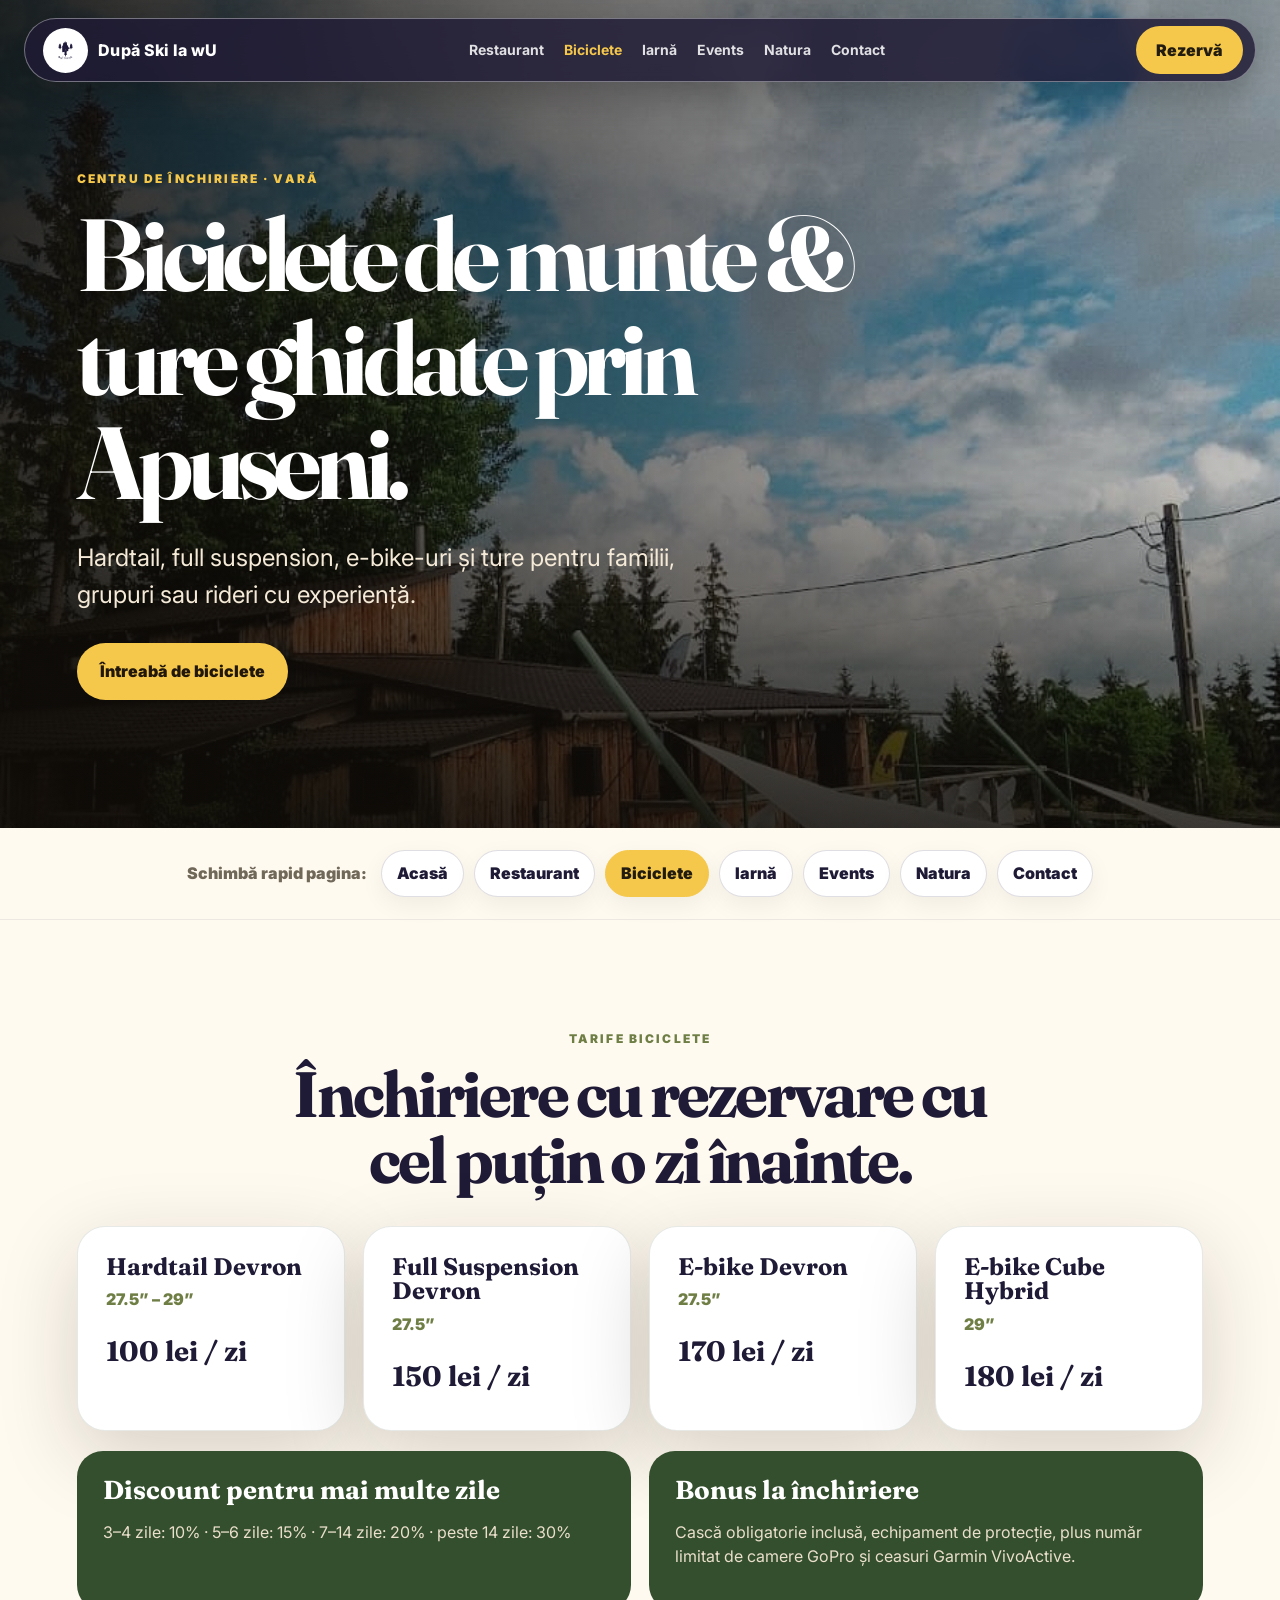
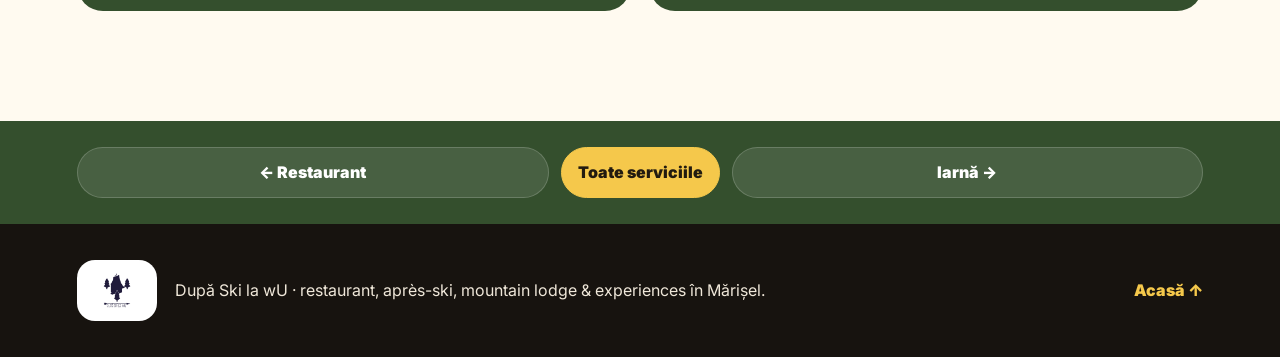
==== commit 1eec3e4b: "Restore DSLW site to previous navigation version" ====
--- a/biciclete.html
+++ b/biciclete.html
@@ -40,9 +40,9 @@
   </header>
 
   <main>
-    <section class="page-hero"><img src="assets/photo-08.jpg" alt="Cabana DSLW și zona verde" /><div><p class="eyebrow">Vara pe două roți</p><h1>Biciclete pentru drumuri de munte.</h1><p class="lead">Avem biciclete pentru plimbări ușoare, ture mai lungi și urcări unde un e-bike chiar ajută.</p><a class="btn primary" href="tel:+40756038663">Întreabă ce e liber</a></div></section>
+    <section class="page-hero"><img src="assets/photo-08.jpg" alt="Cabana DSLW și zona verde" /><div><p class="eyebrow">Centru de închiriere · vară</p><h1>Biciclete de munte & ture ghidate prin Apuseni.</h1><p class="lead">Hardtail, full suspension, e-bike-uri și ture pentru familii, grupuri sau rideri cu experiență.</p><a class="btn primary" href="tel:+40756038663">Întreabă de biciclete</a></div></section>
     <section class="page-switcher" aria-label="Schimbă pagina">
-      <span>Pagini:</span>
+      <span>Schimbă rapid pagina:</span>
       <a class="page-chip" href="index.html">Acasă</a>
       <a class="page-chip" href="restaurant.html">Restaurant</a>
       <a class="page-chip active" aria-current="page" href="biciclete.html">Biciclete</a>
@@ -52,10 +52,10 @@
       <a class="page-chip" href="contact.html">Contact</a>
     </section>
 
-    <section class="pricing section"><div class="section-heading centered narrow"><p class="eyebrow dark">Tarife</p><h2>Sună cu o zi înainte, ca să știm ce pregătim.</h2></div><div class="price-grid"><article><h3>Hardtail Devron</h3><p class="spec">27.5” – 29”</p><strong>100 lei / zi</strong></article><article><h3>Full Suspension Devron</h3><p class="spec">27.5”</p><strong>150 lei / zi</strong></article><article><h3>E-bike Devron</h3><p class="spec">27.5”</p><strong>170 lei / zi</strong></article><article><h3>E-bike Cube Hybrid</h3><p class="spec">29”</p><strong>180 lei / zi</strong></article></div><div class="discount-panel"><div><h3>Discount pentru mai multe zile</h3><p>3–4 zile: 10% · 5–6 zile: 15% · 7–14 zile: 20% · peste 14 zile: 30%</p></div><div><h3>Bonus la închiriere</h3><p>Cască obligatorie inclusă, echipament de protecție, plus număr limitat de camere GoPro și ceasuri Garmin VivoActive.</p></div></div></section>
+    <section class="pricing section"><div class="section-heading centered narrow"><p class="eyebrow dark">Tarife biciclete</p><h2>Închiriere cu rezervare cu cel puțin o zi înainte.</h2></div><div class="price-grid"><article><h3>Hardtail Devron</h3><p class="spec">27.5” – 29”</p><strong>100 lei / zi</strong></article><article><h3>Full Suspension Devron</h3><p class="spec">27.5”</p><strong>150 lei / zi</strong></article><article><h3>E-bike Devron</h3><p class="spec">27.5”</p><strong>170 lei / zi</strong></article><article><h3>E-bike Cube Hybrid</h3><p class="spec">29”</p><strong>180 lei / zi</strong></article></div><div class="discount-panel"><div><h3>Discount pentru mai multe zile</h3><p>3–4 zile: 10% · 5–6 zile: 15% · 7–14 zile: 20% · peste 14 zile: 30%</p></div><div><h3>Bonus la închiriere</h3><p>Cască obligatorie inclusă, echipament de protecție, plus număr limitat de camere GoPro și ceasuri Garmin VivoActive.</p></div></div></section>
     <section class="bottom-page-nav" aria-label="Navigare între pagini">
       <a href="restaurant.html">← Restaurant</a>
-      <a href="index.html">Acasă</a>
+      <a href="index.html">Toate serviciile</a>
       <a href="iarna.html">Iarnă →</a>
     </section>
 
--- a/styles.css
+++ b/styles.css
@@ -65,5 +65,5 @@
 .bottom-page-nav{display:grid;grid-template-columns:1fr auto 1fr;gap:12px;align-items:center;padding:26px min(6vw,86px);background:var(--green);color:white}
 .bottom-page-nav a{display:flex;align-items:center;justify-content:center;min-height:48px;padding:12px 16px;border-radius:999px;background:rgba(255,255,255,.1);border:1px solid rgba(255,255,255,.18);font-weight:900;text-align:center}
 .bottom-page-nav a:nth-child(2){background:var(--yellow);color:#221b10;border-color:var(--yellow)}
-@media (max-width:980px){.mobile-menu{display:block}.nav-cta{display:none}.mobile-menu-panel{top:66px}.page-switcher{justify-content:flex-start;overflow-x:auto;flex-wrap:nowrap;padding:12px 16px;position:sticky;top:64px;z-index:12;background:rgba(255,250,240,.96);-webkit-backdrop-filter:blur(10px);backdrop-filter:blur(10px)}.page-switcher span{display:none}.page-chip{white-space:nowrap}.bottom-page-nav{grid-template-columns:1fr;padding:18px 16px}.bottom-page-nav a{justify-content:center}.site-header{overflow:visible}}
-@media (max-width:620px){.mobile-menu summary{padding:9px 13px}.mobile-menu-panel{top:62px;grid-template-columns:1fr}.page-switcher{top:60px}.page-chip{padding:9px 13px;font-size:14px}}
+@media (max-width:980px){.mobile-menu{display:block}.nav-cta{display:none}.mobile-menu-panel{top:66px}.page-switcher{justify-content:flex-start;overflow-x:auto;flex-wrap:nowrap;padding:14px 16px;position:sticky;top:64px;z-index:12}.page-switcher span{display:none}.page-chip{white-space:nowrap}.bottom-page-nav{grid-template-columns:1fr;padding:18px 16px}.bottom-page-nav a{justify-content:center}.site-header{overflow:visible}}
+@media (max-width:620px){.mobile-menu summary{padding:9px 13px}.mobile-menu-panel{top:62px;grid-template-columns:1fr}.page-switcher{top:60px}}
